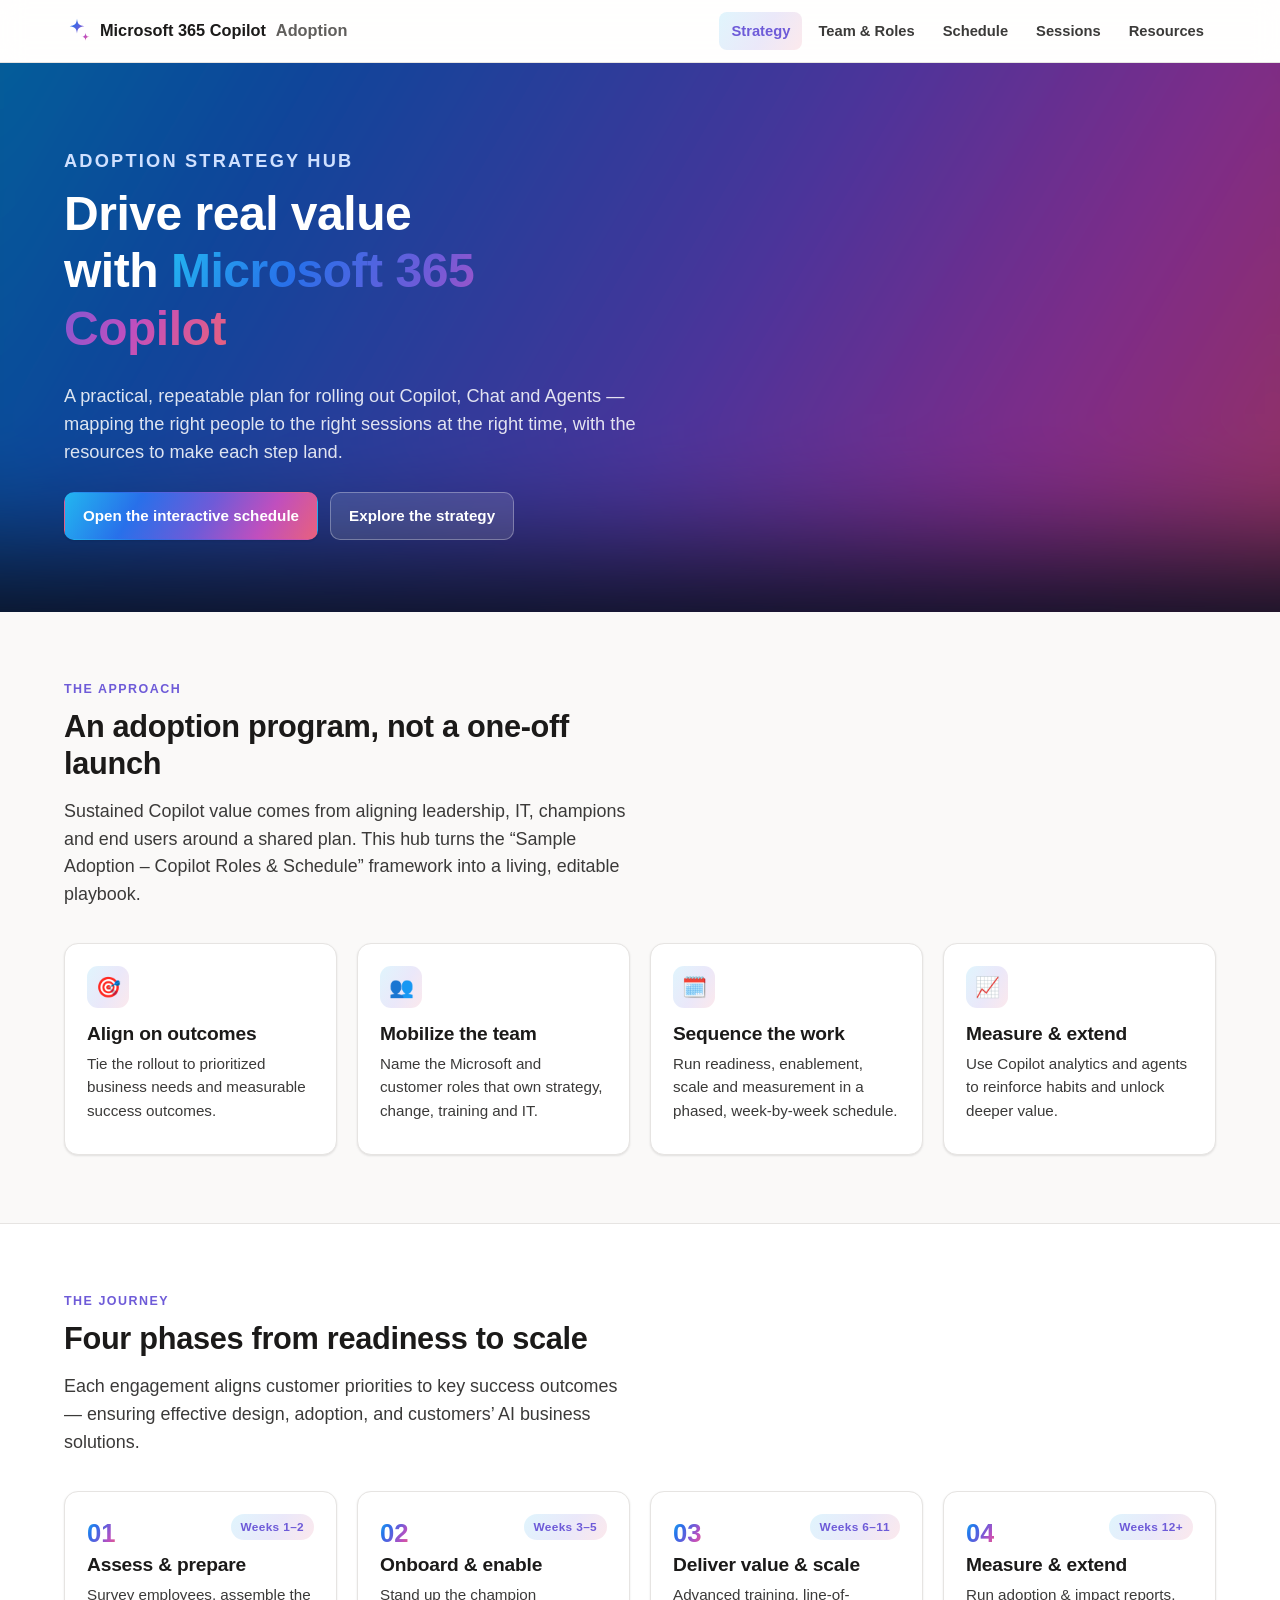
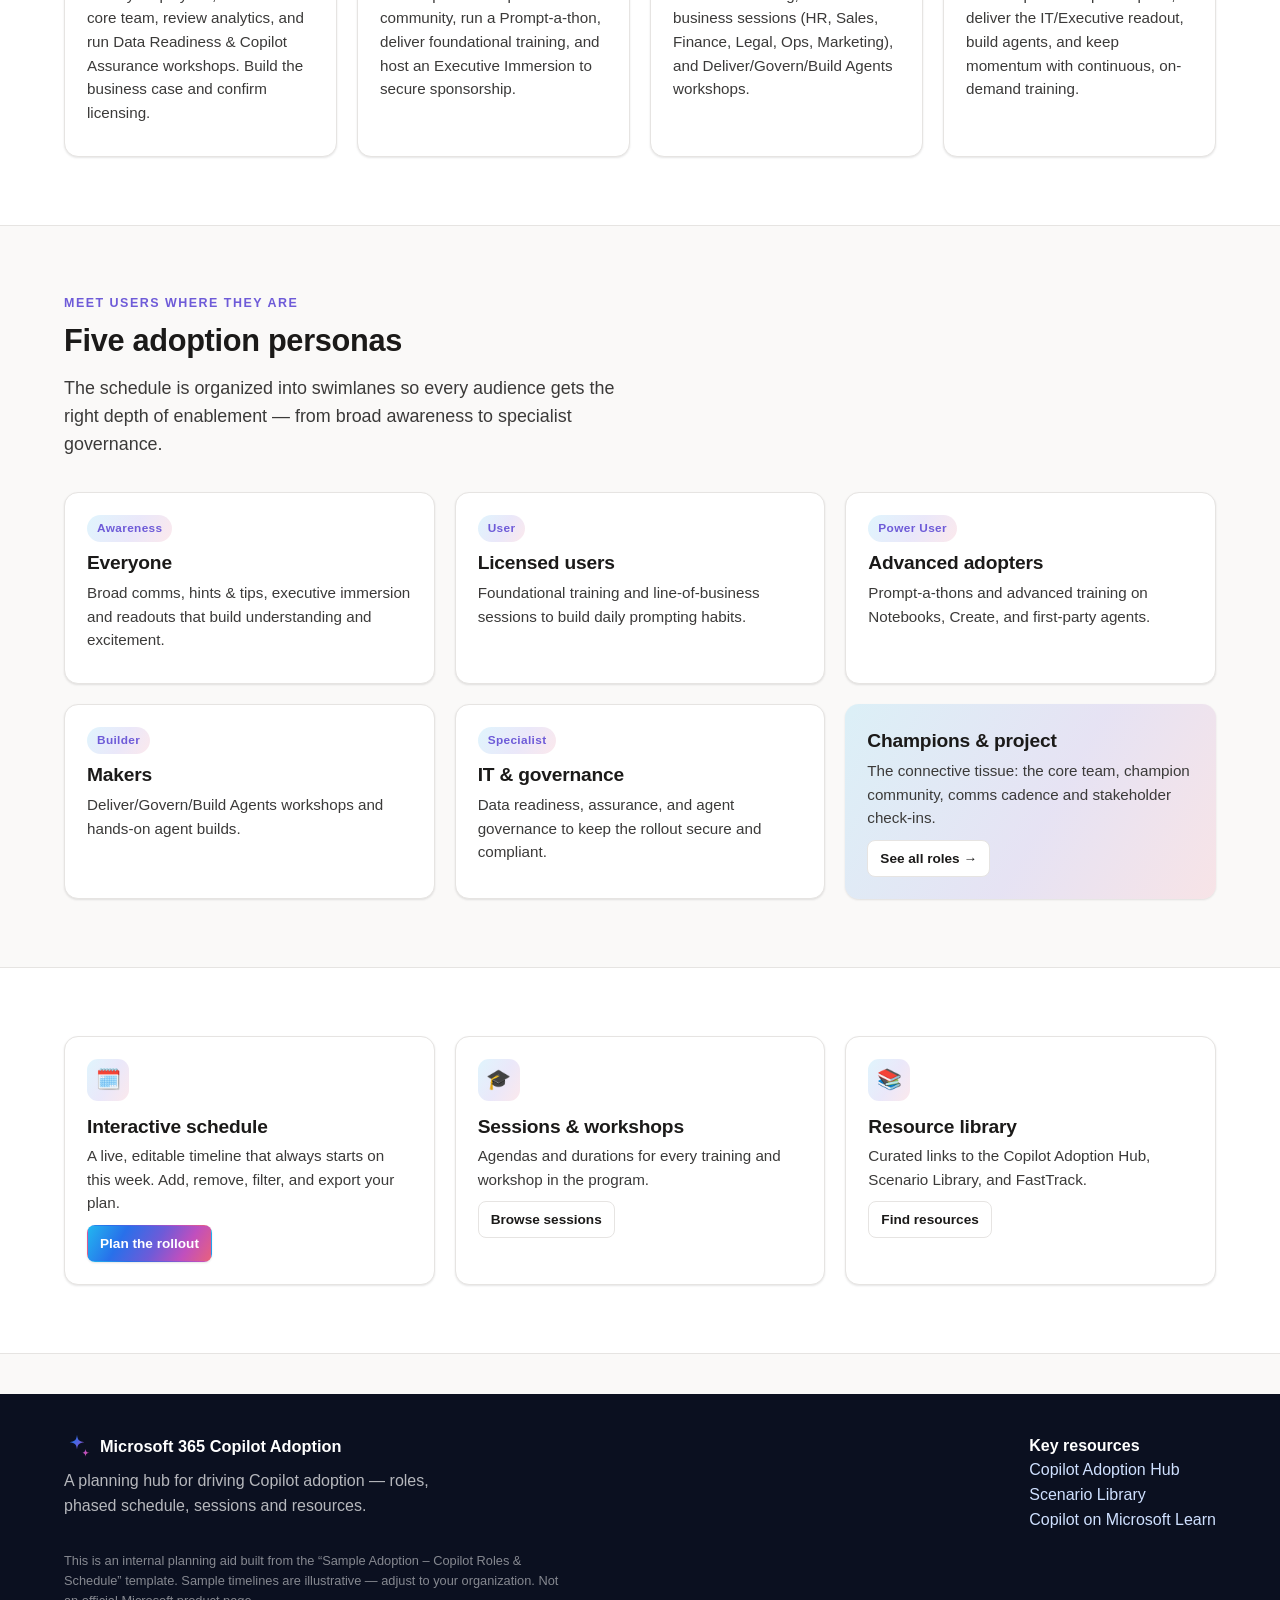
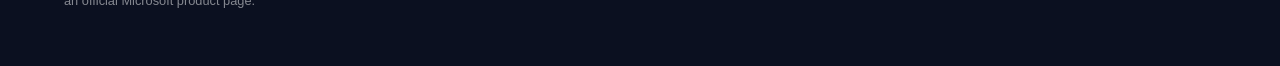
==== index.html @ 04366881 "Microsoft 365 Copilot Adoption Strategy Hub Interactive multi-page site: strategy overview, team rol" ====
<!doctype html>
<html lang="en">
<head>
  <meta charset="utf-8" />
  <meta name="viewport" content="width=device-width, initial-scale=1" />
  <title>Microsoft 365 Copilot — Adoption Strategy Hub</title>
  <meta name="description" content="A planning hub for Microsoft 365 Copilot adoption: strategy, team roles, an interactive phased schedule, sessions, and curated resources." />
  <link rel="icon" href="assets/copilot-spark.svg" />
  <link rel="stylesheet" href="assets/styles.css" />
</head>
<body>
  <div id="site-nav"></div>

  <header class="hero">
    <div class="container">
      <p class="eyebrow">Adoption Strategy Hub</p>
      <h1>Drive real value with <span class="gradient-text">Microsoft&nbsp;365 Copilot</span></h1>
      <p>A practical, repeatable plan for rolling out Copilot, Chat and Agents — mapping the right people to the right sessions at the right time, with the resources to make each step land.</p>
      <div class="hero-actions">
        <a class="btn btn-primary" href="schedule.html">Open the interactive schedule</a>
        <a class="btn btn-ghost" href="#journey">Explore the strategy</a>
      </div>
    </div>
  </header>

  <!-- What this is -->
  <section class="section">
    <div class="container">
      <div class="section-head">
        <p class="eyebrow">The approach</p>
        <h2>An adoption program, not a one-off launch</h2>
        <p class="lead">Sustained Copilot value comes from aligning leadership, IT, champions and end users around a shared plan. This hub turns the “Sample Adoption – Copilot Roles &amp; Schedule” framework into a living, editable playbook.</p>
      </div>
      <div class="grid cols-4">
        <div class="card hover"><div class="icon">🎯</div><h3>Align on outcomes</h3><p>Tie the rollout to prioritized business needs and measurable success outcomes.</p></div>
        <div class="card hover"><div class="icon">👥</div><h3>Mobilize the team</h3><p>Name the Microsoft and customer roles that own strategy, change, training and IT.</p></div>
        <div class="card hover"><div class="icon">🗓️</div><h3>Sequence the work</h3><p>Run readiness, enablement, scale and measurement in a phased, week-by-week schedule.</p></div>
        <div class="card hover"><div class="icon">📈</div><h3>Measure &amp; extend</h3><p>Use Copilot analytics and agents to reinforce habits and unlock deeper value.</p></div>
      </div>
    </div>
  </section>

  <!-- Journey / phases -->
  <section class="section alt" id="journey">
    <div class="container">
      <div class="section-head">
        <p class="eyebrow">The journey</p>
        <h2>Four phases from readiness to scale</h2>
        <p class="lead">Each engagement aligns customer priorities to key success outcomes — ensuring effective design, adoption, and customers’ AI business solutions.</p>
      </div>
      <div class="grid cols-4">
        <div class="card">
          <span class="step-num">01</span><span class="pill" style="float:right">Weeks 1–2</span>
          <h3>Assess &amp; prepare</h3>
          <p>Survey employees, assemble the core team, review analytics, and run Data Readiness &amp; Copilot Assurance workshops. Build the business case and confirm licensing.</p>
        </div>
        <div class="card">
          <span class="step-num">02</span><span class="pill" style="float:right">Weeks 3–5</span>
          <h3>Onboard &amp; enable</h3>
          <p>Stand up the champion community, run a Prompt-a-thon, deliver foundational training, and host an Executive Immersion to secure sponsorship.</p>
        </div>
        <div class="card">
          <span class="step-num">03</span><span class="pill" style="float:right">Weeks 6–11</span>
          <h3>Deliver value &amp; scale</h3>
          <p>Advanced training, line-of-business sessions (HR, Sales, Finance, Legal, Ops, Marketing), and Deliver/Govern/Build Agents workshops.</p>
        </div>
        <div class="card">
          <span class="step-num">04</span><span class="pill" style="float:right">Weeks 12+</span>
          <h3>Measure &amp; extend</h3>
          <p>Run adoption &amp; impact reports, deliver the IT/Executive readout, build agents, and keep momentum with continuous, on-demand training.</p>
        </div>
      </div>
    </div>
  </section>

  <!-- Personas -->
  <section class="section">
    <div class="container">
      <div class="section-head">
        <p class="eyebrow">Meet users where they are</p>
        <h2>Five adoption personas</h2>
        <p class="lead">The schedule is organized into swimlanes so every audience gets the right depth of enablement — from broad awareness to specialist governance.</p>
      </div>
      <div class="grid cols-3">
        <div class="card hover"><span class="pill">Awareness</span><h3 style="margin-top:.6rem">Everyone</h3><p>Broad comms, hints &amp; tips, executive immersion and readouts that build understanding and excitement.</p></div>
        <div class="card hover"><span class="pill">User</span><h3 style="margin-top:.6rem">Licensed users</h3><p>Foundational training and line-of-business sessions to build daily prompting habits.</p></div>
        <div class="card hover"><span class="pill">Power User</span><h3 style="margin-top:.6rem">Advanced adopters</h3><p>Prompt-a-thons and advanced training on Notebooks, Create, and first-party agents.</p></div>
        <div class="card hover"><span class="pill">Builder</span><h3 style="margin-top:.6rem">Makers</h3><p>Deliver/Govern/Build Agents workshops and hands-on agent builds.</p></div>
        <div class="card hover"><span class="pill">Specialist</span><h3 style="margin-top:.6rem">IT &amp; governance</h3><p>Data readiness, assurance, and agent governance to keep the rollout secure and compliant.</p></div>
        <div class="card hover" style="background:var(--copilot-gradient-soft);border:none">
          <h3 style="margin-top:.2rem">Champions &amp; project</h3><p>The connective tissue: the core team, champion community, comms cadence and stakeholder check-ins.</p>
          <a class="btn btn-outline btn-sm" href="roles.html">See all roles →</a>
        </div>
      </div>
    </div>
  </section>

  <!-- CTA row -->
  <section class="section alt">
    <div class="container">
      <div class="grid cols-3">
        <div class="card hover"><div class="icon">🗓️</div><h3>Interactive schedule</h3><p>A live, editable timeline that always starts on this week. Add, remove, filter, and export your plan.</p><a class="btn btn-primary btn-sm" href="schedule.html">Plan the rollout</a></div>
        <div class="card hover"><div class="icon">🎓</div><h3>Sessions &amp; workshops</h3><p>Agendas and durations for every training and workshop in the program.</p><a class="btn btn-outline btn-sm" href="sessions.html">Browse sessions</a></div>
        <div class="card hover"><div class="icon">📚</div><h3>Resource library</h3><p>Curated links to the Copilot Adoption Hub, Scenario Library, and FastTrack.</p><a class="btn btn-outline btn-sm" href="resources.html">Find resources</a></div>
      </div>
    </div>
  </section>

  <div id="site-footer"></div>
  <script src="assets/nav.js"></script>
</body>
</html>
---- assets/styles.css ----
/* Microsoft 365 Copilot Adoption — shared styles
   Brand: Fluent neutrals + the Copilot iridescent gradient */

:root {
  /* Copilot signature gradient stops */
  --cp-blue: #2870ea;
  --cp-indigo: #6e5bd8;
  --cp-magenta: #c04fbe;
  --cp-coral: #e8617d;
  --cp-cyan: #22b6f0;
  --copilot-gradient: linear-gradient(120deg, #22b6f0 0%, #2870ea 28%, #6e5bd8 55%, #c04fbe 78%, #e8617d 100%);
  --copilot-gradient-soft: linear-gradient(120deg, rgba(34,182,240,.14), rgba(110,91,216,.14) 55%, rgba(232,97,125,.14));

  /* Fluent neutrals */
  --ink: #1b1a19;
  --ink-2: #3b3a39;
  --muted: #605e5c;
  --line: #e6e4e2;
  --bg: #faf9f8;
  --card: #ffffff;
  --brand: #6e5bd8;
  --brand-blue: #0f6cbd;

  --radius: 14px;
  --shadow-sm: 0 1px 2px rgba(0,0,0,.06), 0 1px 3px rgba(0,0,0,.05);
  --shadow-md: 0 4px 16px rgba(27,26,25,.10);
  --shadow-lg: 0 12px 40px rgba(27,26,25,.16);
  --maxw: 1200px;
}

* { box-sizing: border-box; }
html { scroll-behavior: smooth; }
body {
  margin: 0;
  font-family: "Segoe UI", "Segoe UI Web (West European)", -apple-system, BlinkMacSystemFont, Roboto, Helvetica, Arial, sans-serif;
  color: var(--ink);
  background: var(--bg);
  line-height: 1.55;
  -webkit-font-smoothing: antialiased;
}
h1, h2, h3, h4 { line-height: 1.2; color: var(--ink); margin: 0 0 .5em; font-weight: 700; letter-spacing: -.01em; }
h1 { font-size: clamp(2rem, 4vw, 3rem); }
h2 { font-size: clamp(1.5rem, 2.4vw, 2.1rem); }
h3 { font-size: 1.2rem; }
p { margin: 0 0 1rem; color: var(--ink-2); }
a { color: var(--brand-blue); text-decoration: none; }
a:hover { text-decoration: underline; }
.container { max-width: var(--maxw); margin: 0 auto; padding: 0 24px; }
.gradient-text {
  background: var(--copilot-gradient);
  -webkit-background-clip: text; background-clip: text;
  -webkit-text-fill-color: transparent; color: transparent;
}
.eyebrow { text-transform: uppercase; letter-spacing: .12em; font-size: .78rem; font-weight: 700; color: var(--brand); margin: 0 0 .6rem; }

/* ---------- Top nav ---------- */
.nav {
  position: sticky; top: 0; z-index: 50;
  background: rgba(255,255,255,.85);
  backdrop-filter: saturate(180%) blur(12px);
  border-bottom: 1px solid var(--line);
}
.nav-inner { display: flex; align-items: center; gap: 20px; height: 62px; max-width: var(--maxw); margin: 0 auto; padding: 0 24px; }
.brand { display: flex; align-items: center; gap: 10px; font-weight: 700; color: var(--ink); text-decoration: none; font-size: 1.02rem; }
.brand:hover { text-decoration: none; }
.spark {
  width: 26px; height: 26px; flex: 0 0 auto;
  background: var(--copilot-gradient);
  -webkit-mask: url("copilot-spark.svg") center/contain no-repeat;
  mask: url("copilot-spark.svg") center/contain no-repeat;
}
.nav-links { display: flex; gap: 4px; margin-left: auto; flex-wrap: wrap; }
.nav-links a {
  color: var(--ink-2); font-weight: 600; font-size: .92rem; padding: 8px 12px; border-radius: 8px; text-decoration: none;
}
.nav-links a:hover { background: var(--copilot-gradient-soft); color: var(--ink); }
.nav-links a.active { color: var(--brand); background: var(--copilot-gradient-soft); }
.nav-toggle { display: none; margin-left: auto; background: none; border: 1px solid var(--line); border-radius: 8px; padding: 8px 10px; cursor: pointer; font-size: 1.1rem; }
@media (max-width: 860px) {
  .nav-toggle { display: block; }
  .nav-links { display: none; position: absolute; top: 62px; left: 0; right: 0; flex-direction: column; background: #fff; border-bottom: 1px solid var(--line); padding: 8px 16px 14px; box-shadow: var(--shadow-md); }
  .nav-links.open { display: flex; }
  .nav-links a { padding: 12px; }
}

/* ---------- Hero ---------- */
.hero { position: relative; overflow: hidden; padding: 84px 0 72px; background: #0b1020; color: #fff; }
.hero::before {
  content: ""; position: absolute; inset: -40% -10% auto -10%; height: 130%;
  background: var(--copilot-gradient); filter: blur(60px) saturate(140%); opacity: .55; z-index: 0;
}
.hero .container { position: relative; z-index: 1; }
.hero h1 { color: #fff; max-width: 16ch; }
.hero p { color: rgba(255,255,255,.86); font-size: 1.14rem; max-width: 60ch; }
.hero .eyebrow { color: #cfe0ff; }

/* ---------- Buttons ---------- */
.btn { display: inline-flex; align-items: center; gap: 8px; font-weight: 600; font-size: .95rem; padding: 11px 18px; border-radius: 10px; border: 1px solid transparent; cursor: pointer; text-decoration: none; transition: transform .06s ease, box-shadow .15s ease; }
.btn:hover { text-decoration: none; }
.btn:active { transform: translateY(1px); }
.btn-primary { background: var(--copilot-gradient); color: #fff; box-shadow: var(--shadow-sm); }
.btn-primary:hover { box-shadow: var(--shadow-md); }
.btn-ghost { background: rgba(255,255,255,.12); color: #fff; border-color: rgba(255,255,255,.3); }
.btn-ghost:hover { background: rgba(255,255,255,.2); }
.btn-outline { background: #fff; color: var(--ink); border-color: var(--line); }
.btn-outline:hover { border-color: var(--brand); color: var(--brand); }
.btn-sm { padding: 7px 12px; font-size: .85rem; border-radius: 8px; }
.hero-actions { display: flex; gap: 12px; flex-wrap: wrap; margin-top: 26px; }

/* ---------- Sections ---------- */
.section { padding: 68px 0; }
.section.alt { background: #fff; border-top: 1px solid var(--line); border-bottom: 1px solid var(--line); }
.section-head { max-width: 64ch; margin-bottom: 34px; }

/* ---------- Cards / grids ---------- */
.grid { display: grid; gap: 20px; }
.grid.cols-2 { grid-template-columns: repeat(2, 1fr); }
.grid.cols-3 { grid-template-columns: repeat(3, 1fr); }
.grid.cols-4 { grid-template-columns: repeat(4, 1fr); }
@media (max-width: 900px) { .grid.cols-3, .grid.cols-4 { grid-template-columns: repeat(2, 1fr); } }
@media (max-width: 620px) { .grid.cols-2, .grid.cols-3, .grid.cols-4 { grid-template-columns: 1fr; } }

.card { background: var(--card); border: 1px solid var(--line); border-radius: var(--radius); padding: 22px; box-shadow: var(--shadow-sm); transition: box-shadow .18s ease, transform .18s ease; }
.card.hover:hover { box-shadow: var(--shadow-md); transform: translateY(-3px); }
.card h3 { margin-bottom: .35em; }
.card p { font-size: .95rem; margin-bottom: .6rem; }
.card .icon { width: 42px; height: 42px; border-radius: 11px; display: grid; place-items: center; background: var(--copilot-gradient-soft); margin-bottom: 14px; font-size: 1.25rem; }
.pill { display: inline-block; font-size: .74rem; font-weight: 700; letter-spacing: .03em; padding: 4px 10px; border-radius: 999px; background: var(--copilot-gradient-soft); color: var(--brand); }
.step-num { font-weight: 800; font-size: 1.6rem; background: var(--copilot-gradient); -webkit-background-clip: text; background-clip: text; -webkit-text-fill-color: transparent; }

/* ---------- Tables ---------- */
.table-wrap { overflow-x: auto; border: 1px solid var(--line); border-radius: var(--radius); background: #fff; box-shadow: var(--shadow-sm); }
table.data { width: 100%; border-collapse: collapse; font-size: .93rem; }
table.data th, table.data td { text-align: left; padding: 13px 16px; border-bottom: 1px solid var(--line); vertical-align: top; }
table.data thead th { background: #faf9fb; font-weight: 700; color: var(--ink); position: sticky; top: 0; }
table.data tr:last-child td { border-bottom: none; }
table.data tbody tr:hover { background: #fbfaff; }

/* ---------- Footer ---------- */
.footer { background: #0b1020; color: rgba(255,255,255,.7); padding: 40px 0; margin-top: 40px; }
.footer a { color: #cfe0ff; }
.footer .foot-grid { display: flex; justify-content: space-between; gap: 24px; flex-wrap: wrap; }
.footer .brand { color: #fff; }
.disclaimer { font-size: .8rem; color: rgba(255,255,255,.5); margin-top: 18px; max-width: 70ch; }

/* ---------- Utilities ---------- */
.center { text-align: center; }
.mt-0 { margin-top: 0; } .mb-0 { margin-bottom: 0; }
.lead { font-size: 1.12rem; color: var(--ink-2); }
.badge-owner { font-size: .7rem; font-weight: 700; padding: 2px 8px; border-radius: 999px; white-space: nowrap; }
.o-microsoft { background: #e5efff; color: #0f5bd6; }
.o-customer { background: #e9f9ef; color: #107c41; }
.o-partner  { background: #fdeede; color: #c2570a; }
.o-fasttrack{ background: #f0ecff; color: #6e5bd8; }
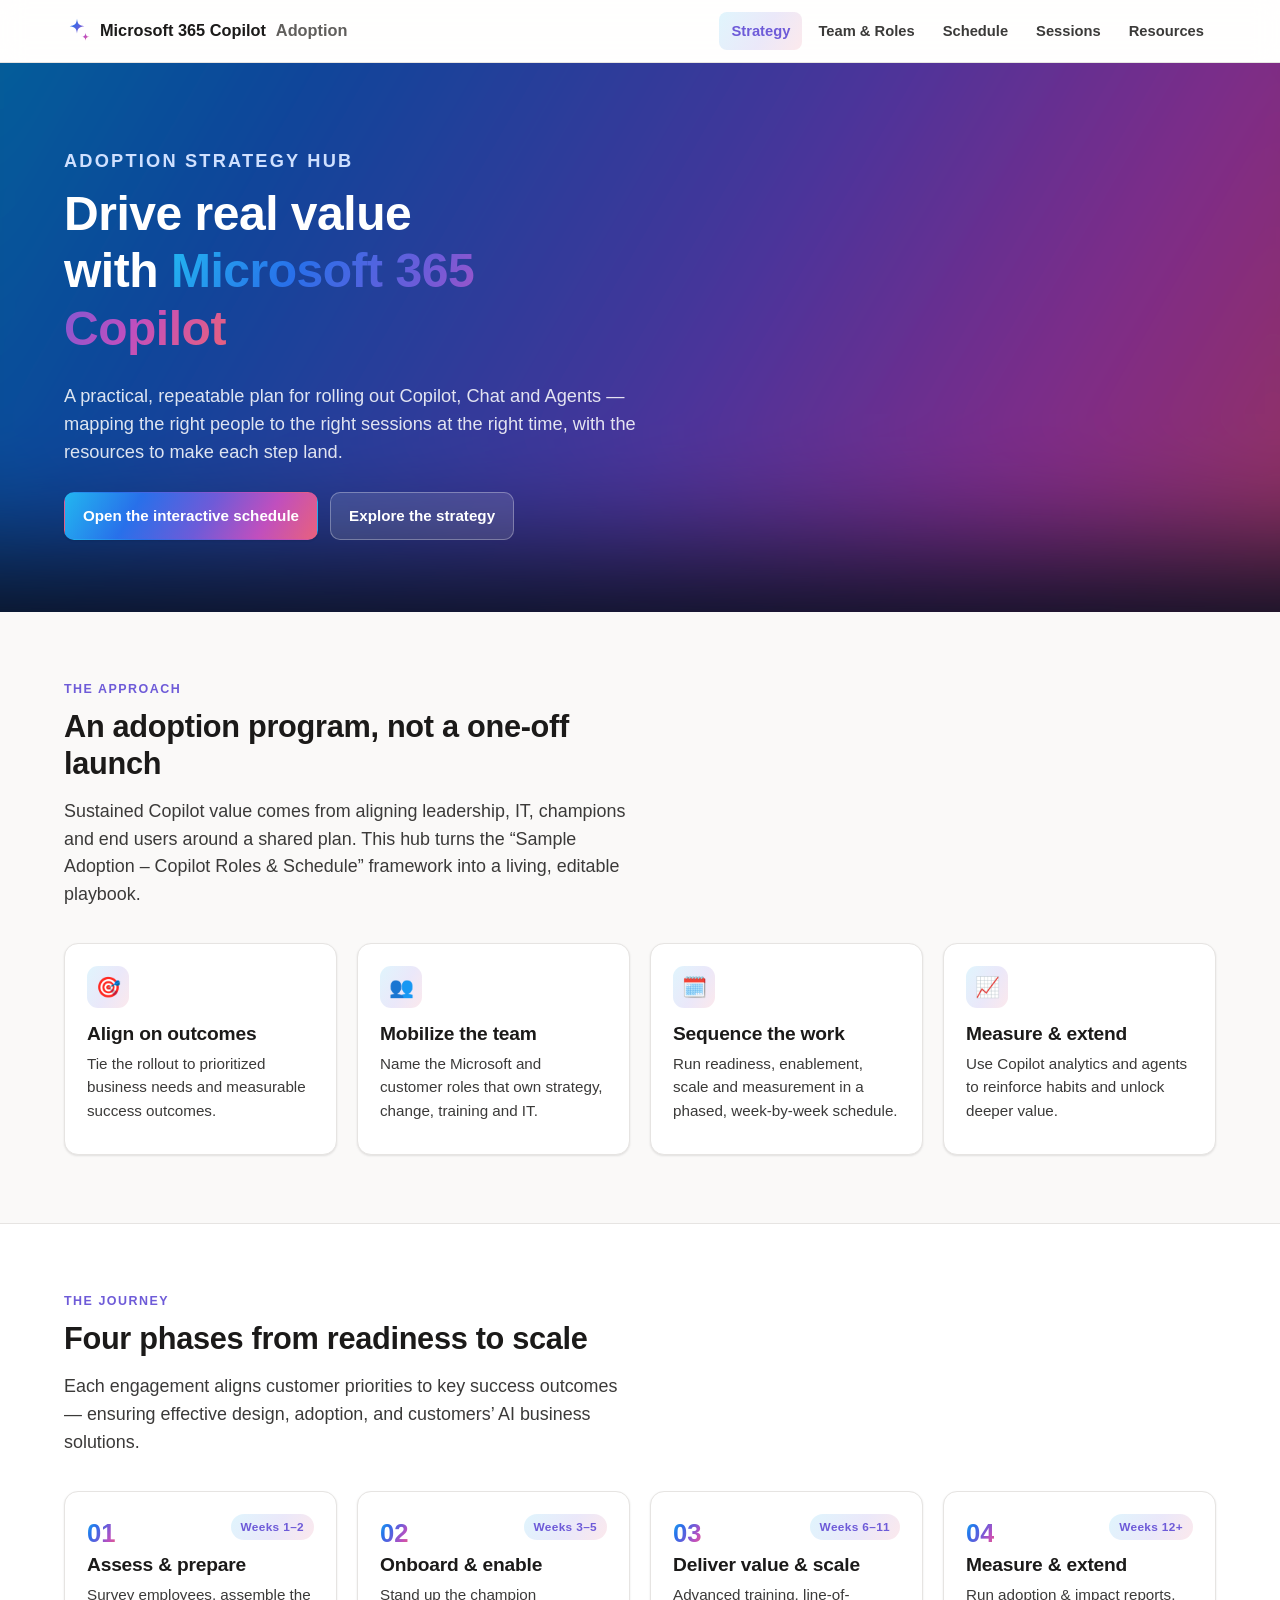
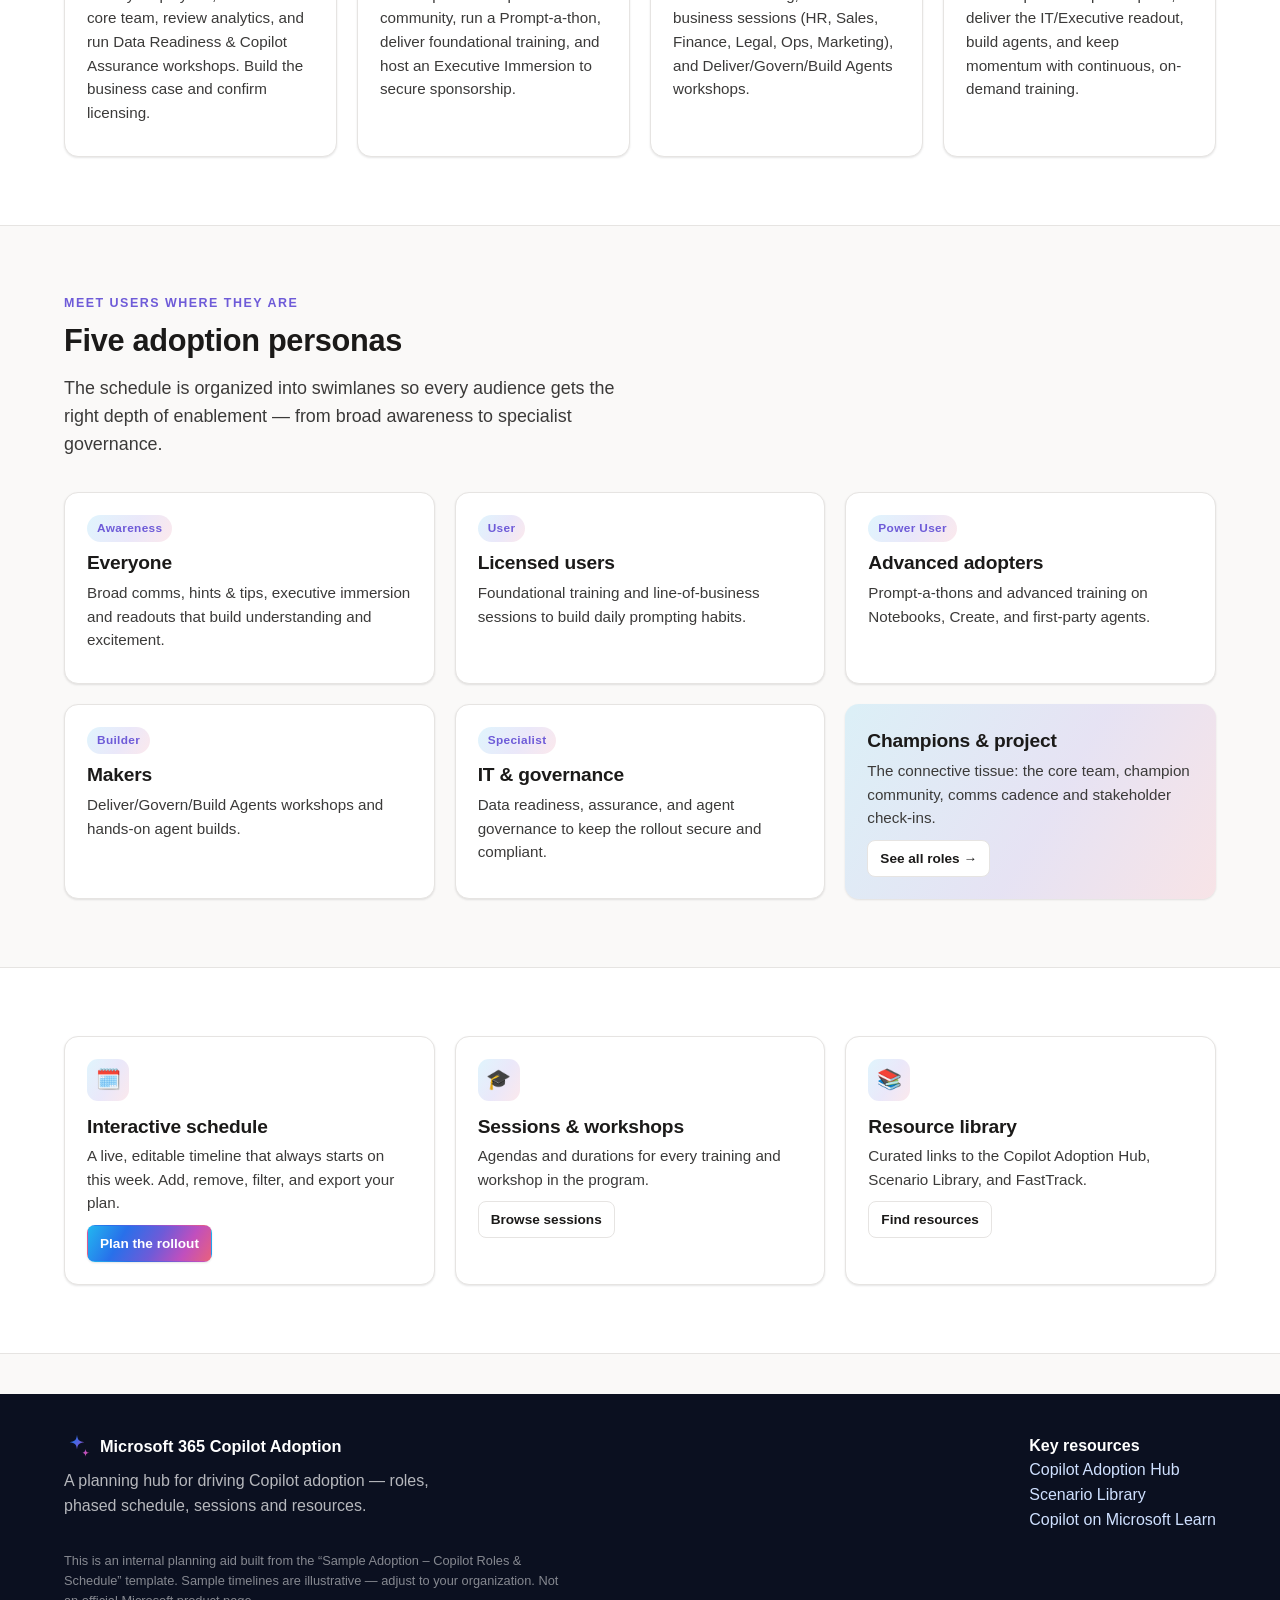
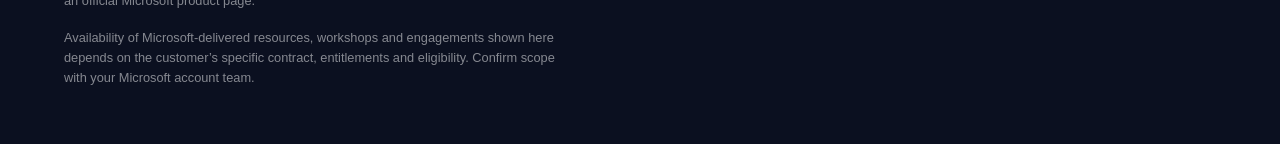
==== commit 78ed0e5f: "Fix stale-cache blank board: version asset URLs + self-healing init for corrupt/legacy state Co-auth" ====
--- a/index.html
+++ b/index.html
@@ -6,7 +6,7 @@
   <title>Microsoft 365 Copilot — Adoption Strategy Hub</title>
   <meta name="description" content="A planning hub for Microsoft 365 Copilot adoption: strategy, team roles, an interactive phased schedule, sessions, and curated resources." />
   <link rel="icon" href="assets/copilot-spark.svg" />
-  <link rel="stylesheet" href="assets/styles.css" />
+  <link rel="stylesheet" href="assets/styles.css?v=6" />
 </head>
 <body>
   <div id="site-nav"></div>
@@ -107,6 +107,6 @@
   </section>
 
   <div id="site-footer"></div>
-  <script src="assets/nav.js"></script>
+  <script src="assets/nav.js?v=6"></script>
 </body>
 </html>
